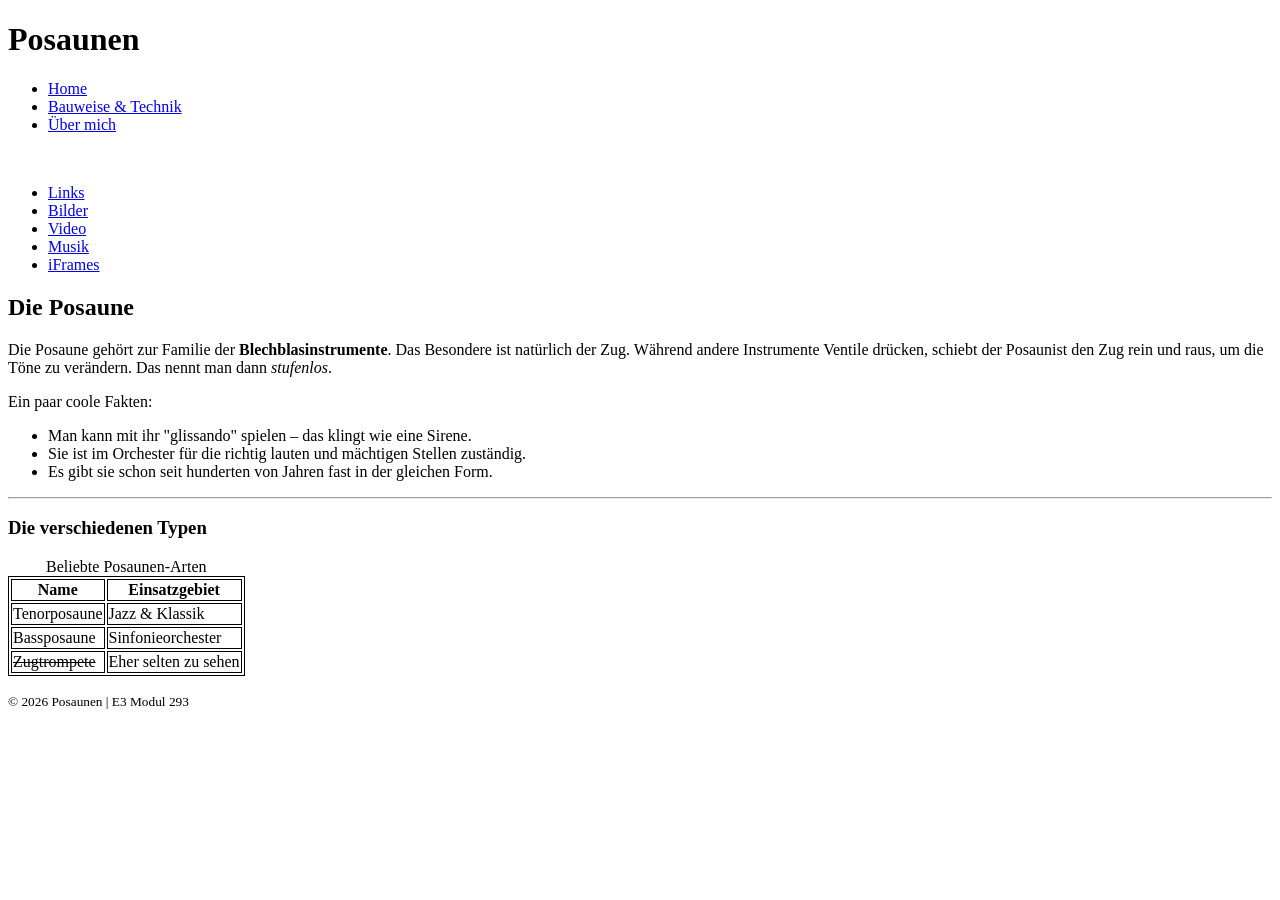
==== src/K3K4/index.html @ 68ee45ca "commit" ====
<!DOCTYPE html>
<html lang="de">
<head>
    <meta charset="utf-8" >
    <title>Posaunen E3</title>
    <meta name="description" content="Infos über die Posaune, wie sie funktioniert und warum sie so tief klingt." >
    <meta name="author" content="Aaron Essig" >
    <link rel="stylesheet" href="style.css">
</head>
<body>
<header>
    <h1>Posaunen</h1>
    <nav aria-label="Navigation">
        <ul>
            <li><a href="index.html" aria-current="page">Home</a></li>
            <li><a href="Bauweise.html">Bauweise & Technik</a></li>
            <li><a href="FormsK4.html">Über mich</a></li>
        </ul>
        <br>
        <ul>
            <li><a href="Links.html">Links</a></li>
            <li><a href="Bilder.html">Bilder</a></li>
            <li><a href="Video.html">Video</a></li>
            <li><a href="Musik.html">Musik</a></li>
            <li><a href="iFrames.html">iFrames</a></li>

        </ul>
    </nav>
</header>

<main>
    <article>
        <h2>Die Posaune</h2>
        <p>Die Posaune gehört zur Familie der <strong>Blechblasinstrumente</strong>. Das Besondere ist natürlich der Zug. Während andere Instrumente Ventile drücken, schiebt der Posaunist den Zug rein und raus, um die Töne zu verändern. Das nennt man dann <em>stufenlos</em>.</p>

        <p>Ein paar coole Fakten:</p>
        <ul>
            <li>Man kann mit ihr "glissando" spielen – das klingt wie eine Sirene.</li>
            <li>Sie ist im Orchester für die richtig lauten und mächtigen Stellen zuständig.</li>
            <li>Es gibt sie schon seit hunderten von Jahren fast in der gleichen Form.</li>
        </ul>

        <hr>

        <h3>Die verschiedenen Typen</h3>
        <table>
            <caption>Beliebte Posaunen-Arten</caption>
            <thead>
            <tr>
                <th scope="col">Name</th>
                <th scope="col">Einsatzgebiet</th>
            </tr>
            </thead>
            <tbody>
            <tr>
                <td>Tenorposaune</td>
                <td>Jazz & Klassik</td>
            </tr>
            <tr>
                <td>Bassposaune</td>
                <td>Sinfonieorchester</td>
            </tr>
            <tr>
                <td><del>Zugtrompete</del></td>
                <td>Eher selten zu sehen</td>
            </tr>
            </tbody>
        </table>
    </article>
</main>

<footer>
    <p><small>&copy; 2026 Posaunen | E3 Modul 293</small></p>
</footer>
</body>
</html>
---- src/K3K4/style.css ----
table, th, td {
  border:1px solid black;
}
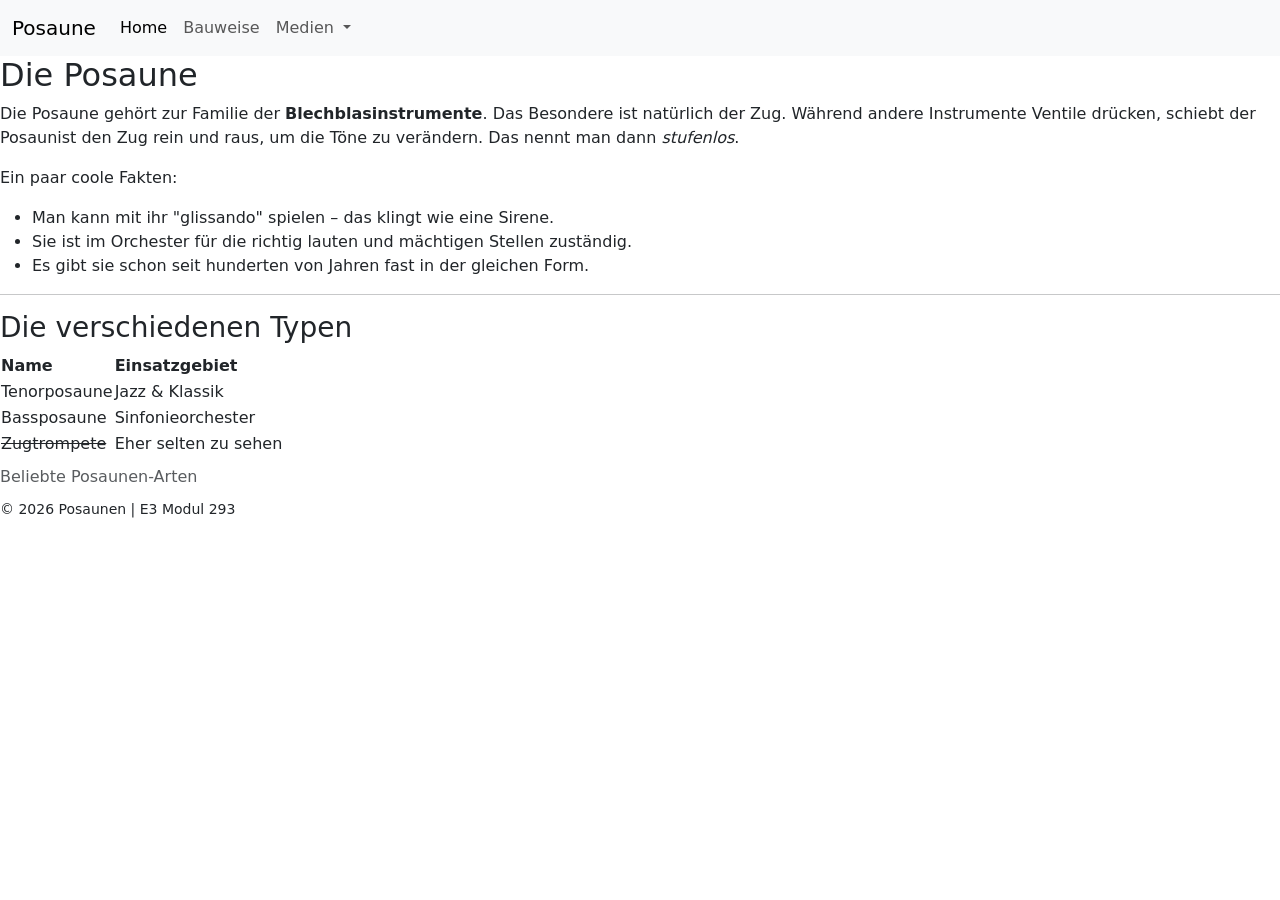
==== commit 22e7c2f6: "first commit" ====
--- a/src/K3K4/index.html
+++ b/src/K3K4/index.html
@@ -5,26 +5,39 @@
     <title>Posaunen E3</title>
     <meta name="description" content="Infos über die Posaune, wie sie funktioniert und warum sie so tief klingt." >
     <meta name="author" content="Aaron Essig" >
-    <link rel="stylesheet" href="style.css">
+    <link href="https://cdn.jsdelivr.net/npm/bootstrap@5.3.8/dist/css/bootstrap.min.css" rel="stylesheet" integrity="sha384-sRIl4kxILFvY47J16cr9ZwB07vP4J8+LH7qKQnuqkuIAvNWLzeN8tE5YBujZqJLB" crossorigin="anonymous">
 </head>
 <body>
 <header>
-    <h1>Posaunen</h1>
-    <nav aria-label="Navigation">
-        <ul>
-            <li><a href="index.html" aria-current="page">Home</a></li>
-            <li><a href="Bauweise.html">Bauweise & Technik</a></li>
-            <li><a href="FormsK4.html">Über mich</a></li>
-        </ul>
-        <br>
-        <ul>
-            <li><a href="Links.html">Links</a></li>
-            <li><a href="Bilder.html">Bilder</a></li>
-            <li><a href="Video.html">Video</a></li>
-            <li><a href="Musik.html">Musik</a></li>
-            <li><a href="iFrames.html">iFrames</a></li>
-
-        </ul>
+    <nav class="navbar navbar-expand-lg bg-body-tertiary">
+        <div class="container-fluid">
+            <a class="navbar-brand" href="#">Posaune</a>
+            <button class="navbar-toggler" type="button" data-bs-toggle="collapse" data-bs-target="#navbarSupportedContent" aria-controls="navbarSupportedContent" aria-expanded="false" aria-label="Toggle navigation">
+                <span class="navbar-toggler-icon"></span>
+            </button>
+            <div class="collapse navbar-collapse" id="navbarSupportedContent">
+                <ul class="navbar-nav me-auto mb-2 mb-lg-0">
+                    <li class="nav-item">
+                        <a class="nav-link active" aria-current="page" href="#">Home</a>
+                    </li>
+                    <li class="nav-item">
+                        <a class="nav-link" href="Bauweise.html">Bauweise</a>
+                    </li>
+                    <li class="nav-item dropdown">
+                        <a class="nav-link dropdown-toggle" href="#" role="button" data-bs-toggle="dropdown" aria-expanded="false">
+                            Medien
+                        </a>
+                        <ul class="dropdown-menu">
+                            <li><a class="dropdown-item" href="Bilder.html">Bild</a></li>
+                            <li><a class="dropdown-item" href="Video.html">Video</a></li>
+                            <li><a class="dropdown-item" href="Links.html">Links</a></li>
+                            <li><a class="dropdown-item" href="Musik.html">Musik</a></li>
+                            <li><a class="dropdown-item" href="iFrames.html">iFrames</a></li>
+                        </ul>
+                    </li>
+                </ul>
+            </div>
+        </div>
     </nav>
 </header>
 
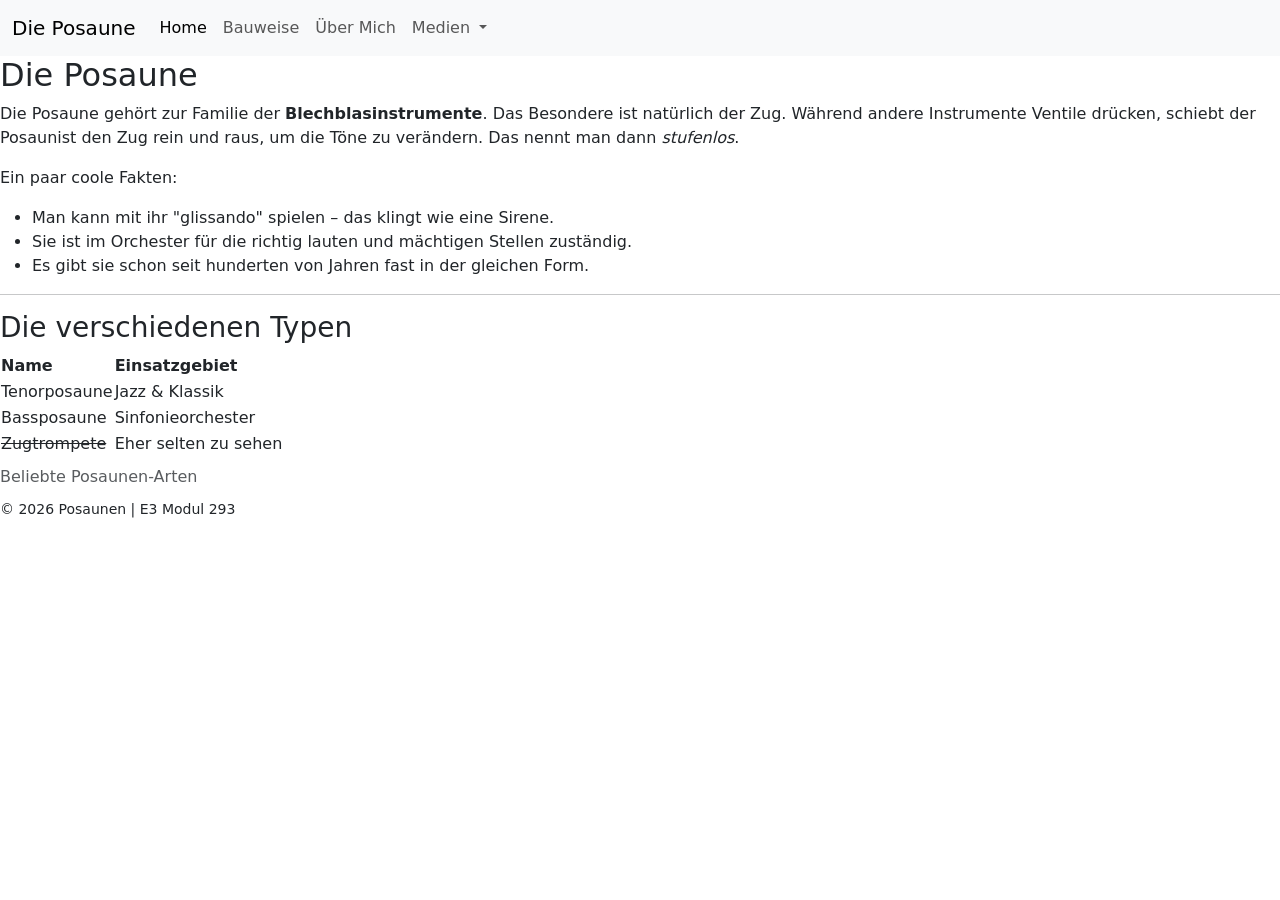
==== commit daab6e66: "nav bar finish" ====
--- a/src/K3K4/index.html
+++ b/src/K3K4/index.html
@@ -8,10 +8,11 @@
     <link href="https://cdn.jsdelivr.net/npm/bootstrap@5.3.8/dist/css/bootstrap.min.css" rel="stylesheet" integrity="sha384-sRIl4kxILFvY47J16cr9ZwB07vP4J8+LH7qKQnuqkuIAvNWLzeN8tE5YBujZqJLB" crossorigin="anonymous">
 </head>
 <body>
+<script src="https://cdn.jsdelivr.net/npm/bootstrap@5.3.3/dist/js/bootstrap.bundle.min.js"></script>
 <header>
     <nav class="navbar navbar-expand-lg bg-body-tertiary">
         <div class="container-fluid">
-            <a class="navbar-brand" href="#">Posaune</a>
+            <a class="navbar-brand" href="index.html">Die Posaune</a>
             <button class="navbar-toggler" type="button" data-bs-toggle="collapse" data-bs-target="#navbarSupportedContent" aria-controls="navbarSupportedContent" aria-expanded="false" aria-label="Toggle navigation">
                 <span class="navbar-toggler-icon"></span>
             </button>
@@ -23,8 +24,11 @@
                     <li class="nav-item">
                         <a class="nav-link" href="Bauweise.html">Bauweise</a>
                     </li>
+                    <li class="nav-item">
+                        <a class="nav-link" href="FormsK4.html">Über Mich</a>
+                    </li>
                     <li class="nav-item dropdown">
-                        <a class="nav-link dropdown-toggle" href="#" role="button" data-bs-toggle="dropdown" aria-expanded="false">
+                        <a class="nav-link dropdown-toggle" href="index.html" role="button" data-bs-toggle="dropdown" aria-expanded="false">
                             Medien
                         </a>
                         <ul class="dropdown-menu">
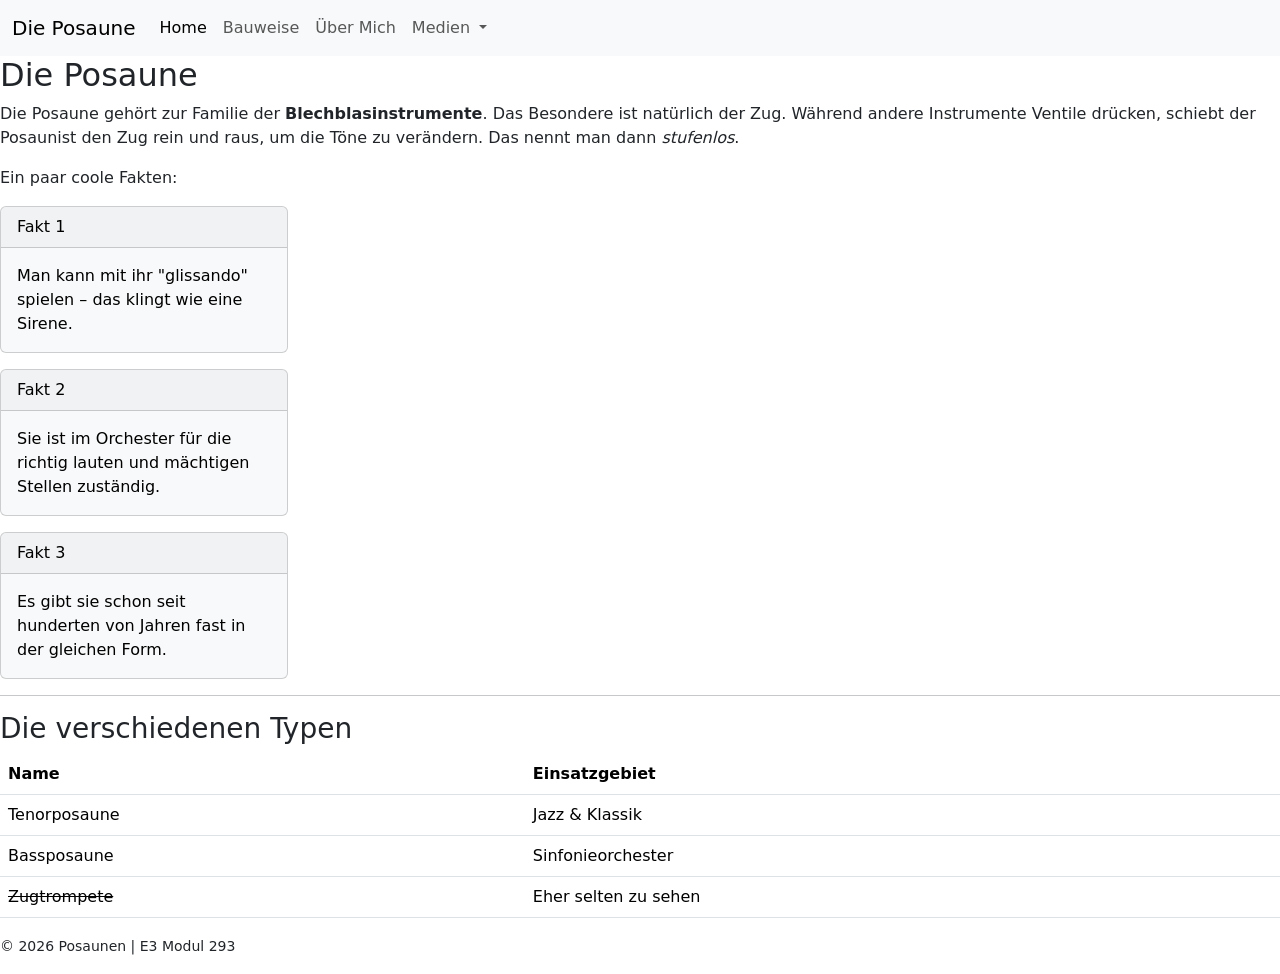
==== commit eddd0a26: "fertig stand unterricht" ====
--- a/src/K3K4/index.html
+++ b/src/K3K4/index.html
@@ -6,6 +6,7 @@
     <meta name="description" content="Infos über die Posaune, wie sie funktioniert und warum sie so tief klingt." >
     <meta name="author" content="Aaron Essig" >
     <link href="https://cdn.jsdelivr.net/npm/bootstrap@5.3.8/dist/css/bootstrap.min.css" rel="stylesheet" integrity="sha384-sRIl4kxILFvY47J16cr9ZwB07vP4J8+LH7qKQnuqkuIAvNWLzeN8tE5YBujZqJLB" crossorigin="anonymous">
+    <link rel="stylesheet" href="style.css">
 </head>
 <body>
 <script src="https://cdn.jsdelivr.net/npm/bootstrap@5.3.3/dist/js/bootstrap.bundle.min.js"></script>
@@ -50,37 +51,55 @@
         <h2>Die Posaune</h2>
         <p>Die Posaune gehört zur Familie der <strong>Blechblasinstrumente</strong>. Das Besondere ist natürlich der Zug. Während andere Instrumente Ventile drücken, schiebt der Posaunist den Zug rein und raus, um die Töne zu verändern. Das nennt man dann <em>stufenlos</em>.</p>
 
+        <div class="fakten">
         <p>Ein paar coole Fakten:</p>
-        <ul>
-            <li>Man kann mit ihr "glissando" spielen – das klingt wie eine Sirene.</li>
-            <li>Sie ist im Orchester für die richtig lauten und mächtigen Stellen zuständig.</li>
-            <li>Es gibt sie schon seit hunderten von Jahren fast in der gleichen Form.</li>
-        </ul>
+
+        <div class="card text-bg-light mb-3 fakten" style="max-width: 18rem;">
+            <div class="card-header">Fakt 1</div>
+            <div class="card-body">
+                <p class="card-text">Man kann mit ihr "glissando" spielen – das klingt wie eine Sirene.</p>
+            </div>
+        </div>
+
+        <div class="card text-bg-light mb-3 fakten" style="max-width: 18rem;">
+            <div class="card-header">Fakt 2</div>
+            <div class="card-body">
+                <p class="card-text">Sie ist im Orchester für die richtig lauten und mächtigen Stellen zuständig.</p>
+            </div>
+        </div>
+
+        <div class="card text-bg-light mb-3 fakten" style="max-width: 18rem;">
+            <div class="card-header">Fakt 3</div>
+            <div class="card-body">
+                <p class="card-text">Es gibt sie schon seit hunderten von Jahren fast in der gleichen Form.</p>
+            </div>
+        </div>
+        </div>
+
 
         <hr>
 
         <h3>Die verschiedenen Typen</h3>
-        <table>
-            <caption>Beliebte Posaunen-Arten</caption>
+        <table class="table">
             <thead>
-            <tr>
-                <th scope="col">Name</th>
-                <th scope="col">Einsatzgebiet</th>
-            </tr>
+                <tr>
+                    <th scope="col">Name</th>
+                    <th scope="col">Einsatzgebiet</th>
+                </tr>
             </thead>
             <tbody>
-            <tr>
-                <td>Tenorposaune</td>
-                <td>Jazz & Klassik</td>
-            </tr>
-            <tr>
-                <td>Bassposaune</td>
-                <td>Sinfonieorchester</td>
-            </tr>
-            <tr>
-                <td><del>Zugtrompete</del></td>
-                <td>Eher selten zu sehen</td>
-            </tr>
+                <tr>
+                    <td>Tenorposaune</td>
+                    <td>Jazz & Klassik</td>
+                </tr>
+                <tr>
+                    <td>Bassposaune</td>
+                    <td>Sinfonieorchester</td>
+                </tr>
+                <tr>
+                    <td><del>Zugtrompete</del></td>
+                    <td>Eher selten zu sehen</td>
+                </tr>
             </tbody>
         </table>
     </article>
--- a/src/K3K4/style.css
+++ b/src/K3K4/style.css
@@ -0,0 +1,7 @@
+body{
+    box-sizing: border-box;
+}
+fakten{
+    display: flex;
+    justify-content: center;
+}
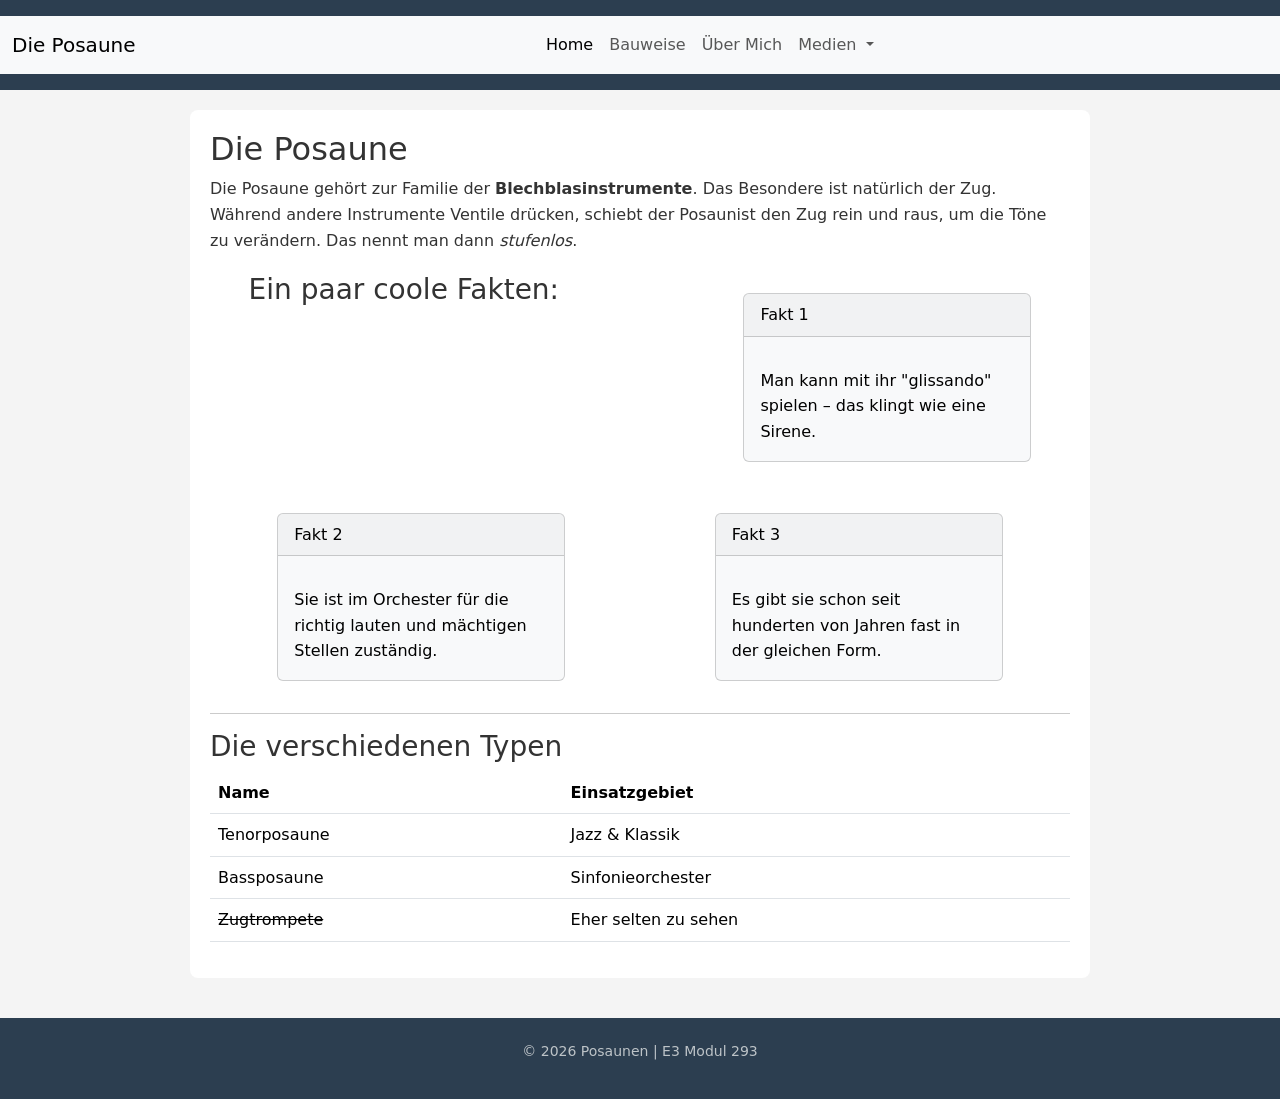
==== commit 98e8d7a3: "fertig e6 doku fertig" ====
--- a/src/K3K4/index.html
+++ b/src/K3K4/index.html
@@ -18,7 +18,7 @@
                 <span class="navbar-toggler-icon"></span>
             </button>
             <div class="collapse navbar-collapse" id="navbarSupportedContent">
-                <ul class="navbar-nav me-auto mb-2 mb-lg-0">
+                <ul class="navbar-nav mx-auto mb-2 mb-lg-0">
                     <li class="nav-item">
                         <a class="nav-link active" aria-current="page" href="#">Home</a>
                     </li>
@@ -52,8 +52,8 @@
         <p>Die Posaune gehört zur Familie der <strong>Blechblasinstrumente</strong>. Das Besondere ist natürlich der Zug. Während andere Instrumente Ventile drücken, schiebt der Posaunist den Zug rein und raus, um die Töne zu verändern. Das nennt man dann <em>stufenlos</em>.</p>
 
         <div class="fakten">
-        <p>Ein paar coole Fakten:</p>
-
+        <h3>Ein paar coole Fakten:</h3>
+            <br>
         <div class="card text-bg-light mb-3 fakten" style="max-width: 18rem;">
             <div class="card-header">Fakt 1</div>
             <div class="card-body">
--- a/src/K3K4/style.css
+++ b/src/K3K4/style.css
@@ -1,7 +1,79 @@
-body{
+:root {
+    --backgound-color: white;
+    --backgound-color-text: #000;
+    --reset-button-color: #e74c3c;
+    --submit-button-color: #27ae60;
+}
+
+body {
+    line-height: 1.6;
+    color: #333;
+    background-color: #f4f4f4;
+    margin: 0;
+    padding: 0;
+}
+
+header {
+    background-color: #2c3e50;
+    padding: 1rem 0;
+}
+
+main {
+    max-width: 900px;
+    margin: 20px auto;
+    padding: 20px;
+    background: var(--backgound-color);
+    border-radius: 8px;
+}
+
+.fakten {
+    display: flex;
+    flex-wrap: wrap;
+    gap: 15px;
+    justify-content: space-around;
+    margin-top: 20px;
+}
+
+.card:hover {
+    transform: translateY(-5px);
+}
+
+form {
+    background: #f9f9f9;
+    padding: 20px;
+    border-radius: 5px;
+}
+
+input, select, textarea {
+    width: 100%;
+    padding: 8px;
+    margin-top: 5px;
+    border-radius: 4px;
     box-sizing: border-box;
 }
-fakten{
-    display: flex;
-    justify-content: center;
+
+button {
+    padding: 10px 20px;
+    border: none;
+    border-radius: 4px;
+    cursor: pointer;
+    font-weight: bold;
+}
+
+button[type="submit"] {
+    background-color: var(--submit-button-color);
+    color: white;
+}
+
+button[type="reset"] {
+    background-color: var(--reset-button-color);
+    color: white;
+}
+
+footer {
+    text-align: center;
+    padding: 20px;
+    margin-top: 40px;
+    background: #2c3e50;
+    color: #bdc3c7;
 }
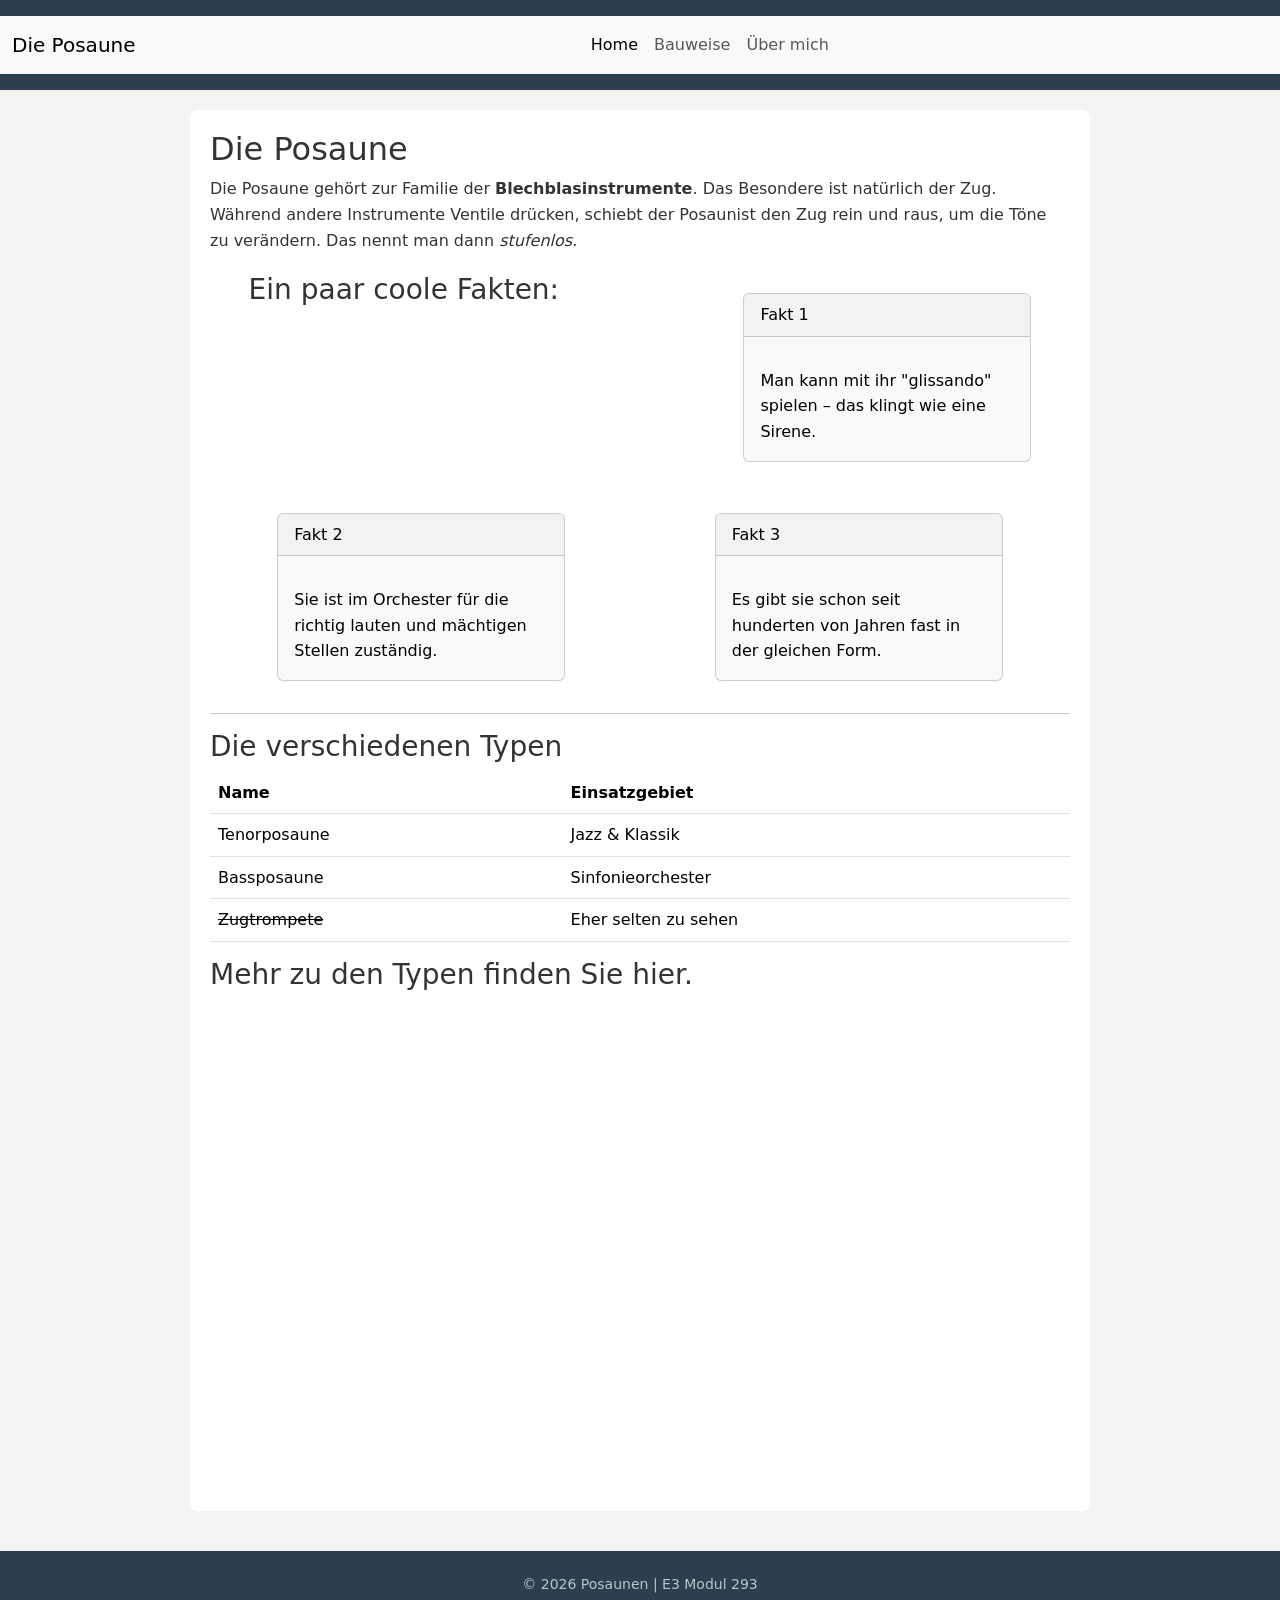
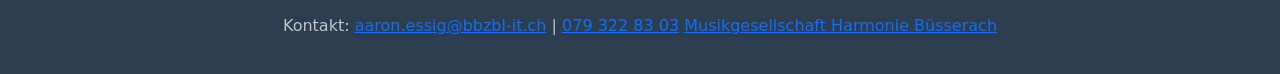
==== commit 21c56307: "alles fertig" ====
--- a/src/K3K4/index.html
+++ b/src/K3K4/index.html
@@ -26,19 +26,7 @@
                         <a class="nav-link" href="Bauweise.html">Bauweise</a>
                     </li>
                     <li class="nav-item">
-                        <a class="nav-link" href="FormsK4.html">Über Mich</a>
-                    </li>
-                    <li class="nav-item dropdown">
-                        <a class="nav-link dropdown-toggle" href="index.html" role="button" data-bs-toggle="dropdown" aria-expanded="false">
-                            Medien
-                        </a>
-                        <ul class="dropdown-menu">
-                            <li><a class="dropdown-item" href="Bilder.html">Bild</a></li>
-                            <li><a class="dropdown-item" href="Video.html">Video</a></li>
-                            <li><a class="dropdown-item" href="Links.html">Links</a></li>
-                            <li><a class="dropdown-item" href="Musik.html">Musik</a></li>
-                            <li><a class="dropdown-item" href="iFrames.html">iFrames</a></li>
-                        </ul>
+                        <a class="nav-link" href="FormsK4.html">Über mich</a>
                     </li>
                 </ul>
             </div>
@@ -102,11 +90,23 @@
                 </tr>
             </tbody>
         </table>
+        <div>
+            <h3>Mehr zu den Typen finden Sie hier.</h3>
+
+            <iframe src="https://www.youtube.com/embed/hQgm6zBBL5w" width="860" height="484"></iframe>
+
+        </div>
     </article>
 </main>
 
 <footer>
     <p><small>&copy; 2026 Posaunen | E3 Modul 293</small></p>
+    <p>
+        Kontakt:
+        <a href="mailto:aaron.essig@bbzbl-it.ch">aaron.essig@bbzbl-it.ch</a> |
+        <a href="tel:+41793228303">079 322 83 03</a>
+        <a href="https://mghb.ch" target="_blank">Musikgesellschaft Harmonie Büsserach</a>
+    </p>
 </footer>
 </body>
 </html>
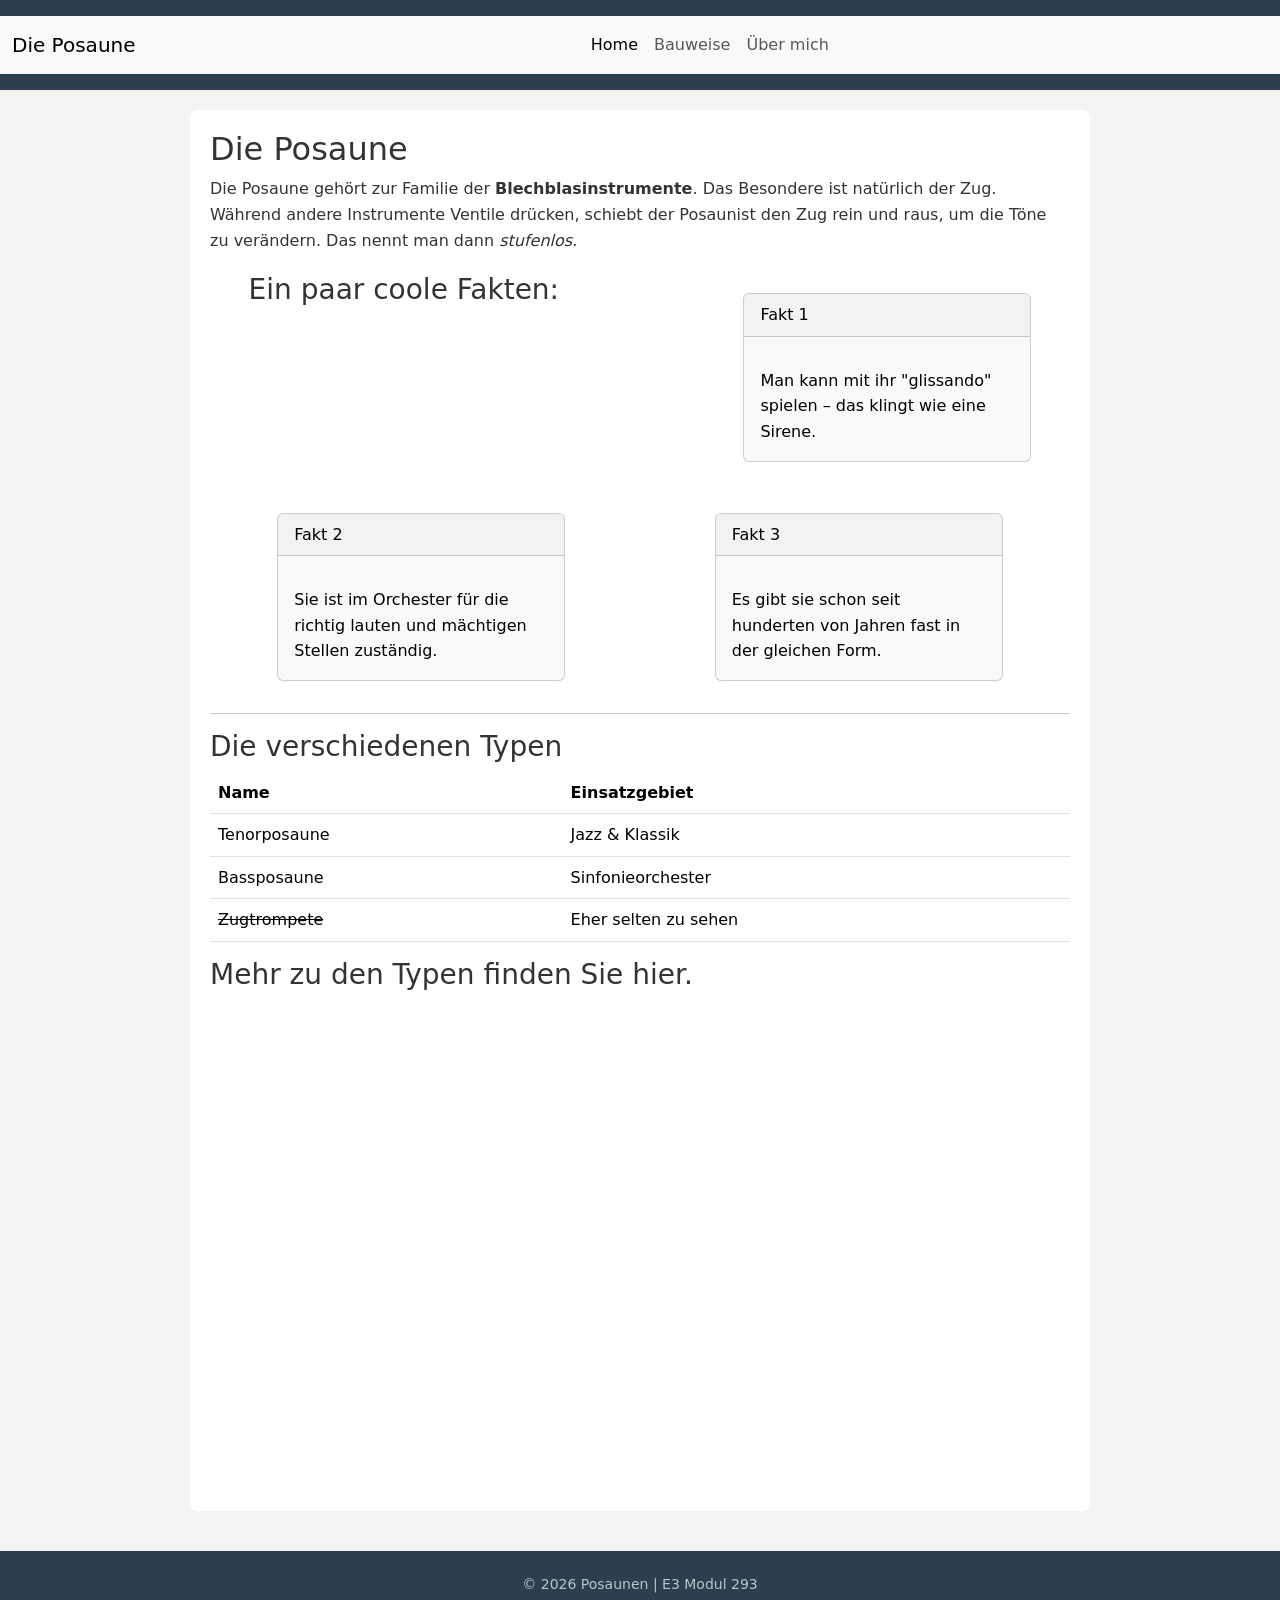
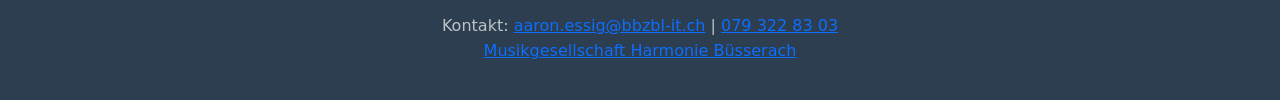
==== commit 99a57676: "alles fertig" ====
--- a/src/K3K4/index.html
+++ b/src/K3K4/index.html
@@ -104,7 +104,7 @@
     <p>
         Kontakt:
         <a href="mailto:aaron.essig@bbzbl-it.ch">aaron.essig@bbzbl-it.ch</a> |
-        <a href="tel:+41793228303">079 322 83 03</a>
+        <a href="tel:+41793228303">079 322 83 03</a><br>
         <a href="https://mghb.ch" target="_blank">Musikgesellschaft Harmonie Büsserach</a>
     </p>
 </footer>
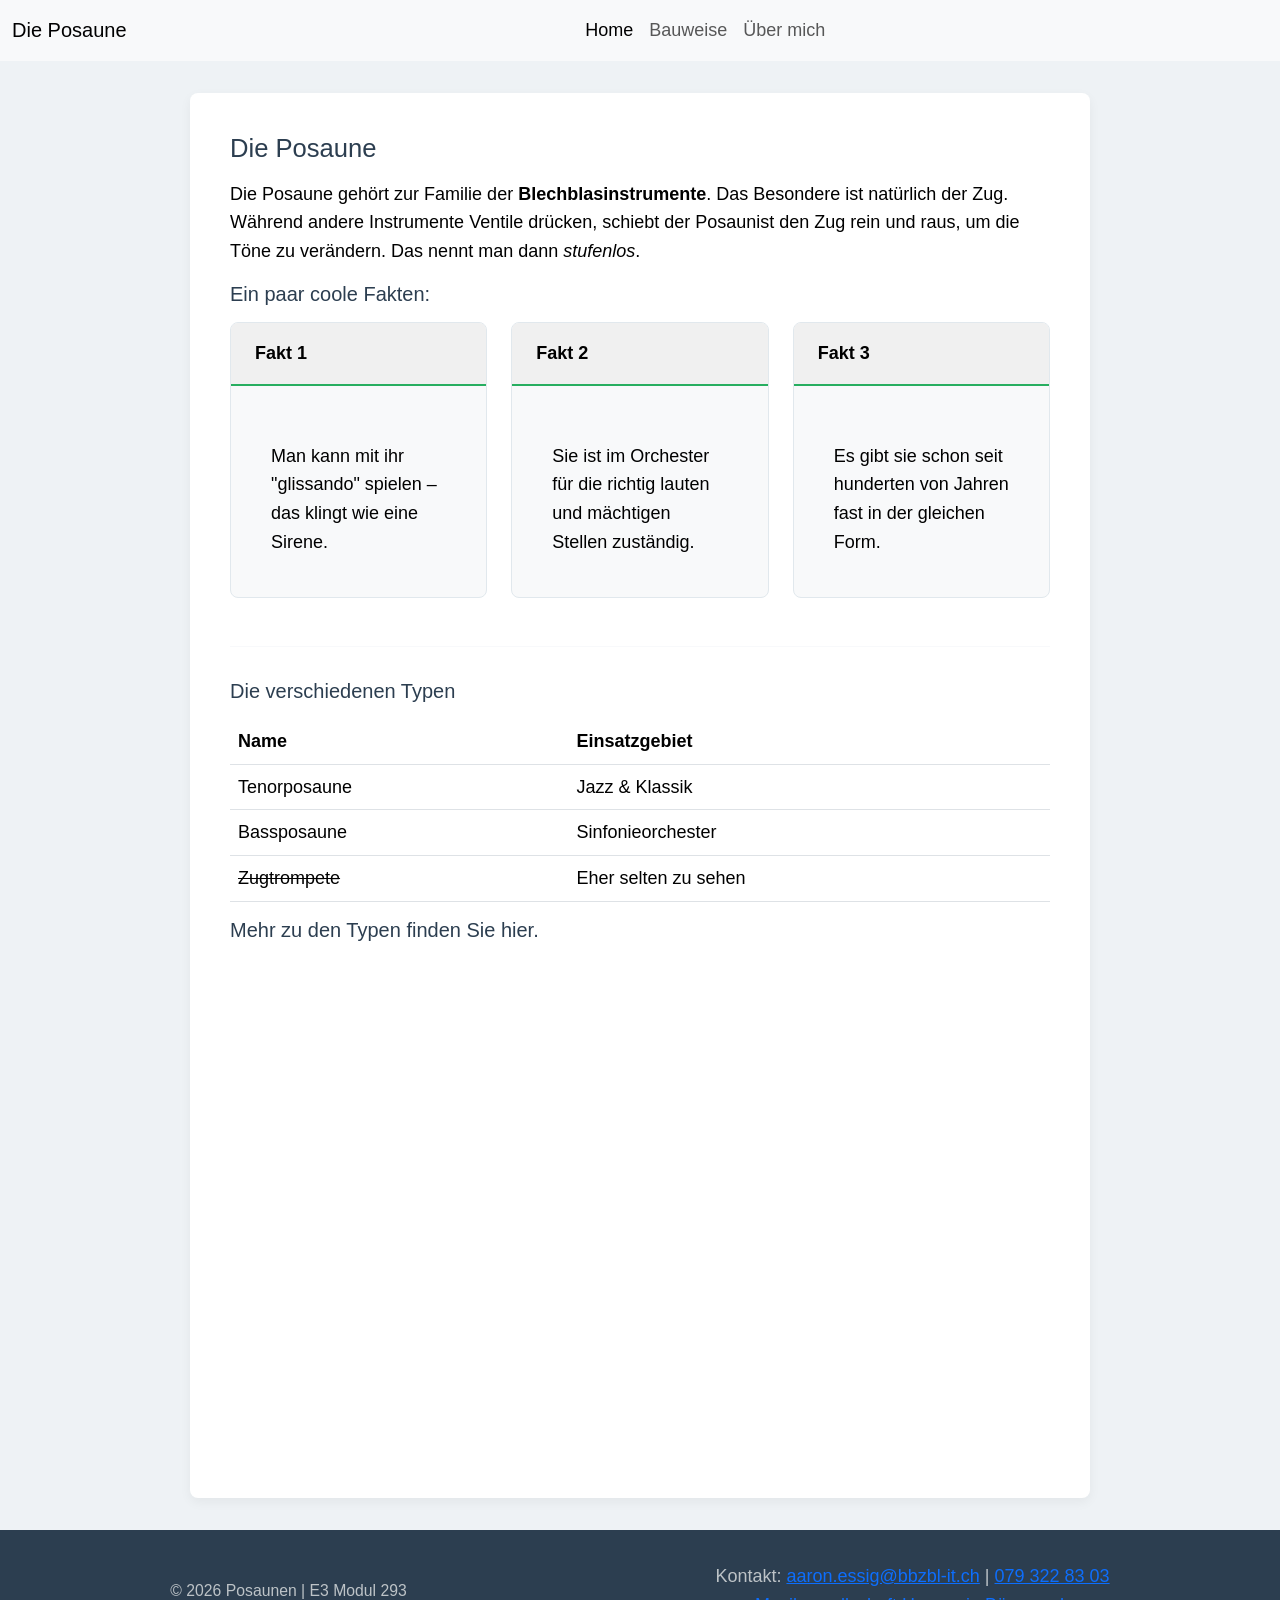
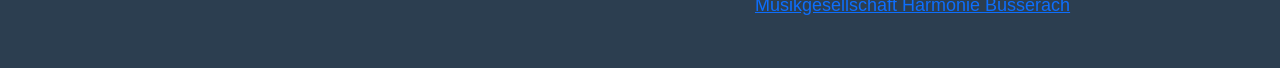
==== commit bf796a25: "alles fertig bis E7" ====
--- a/src/K3K4/index.html
+++ b/src/K3K4/index.html
@@ -5,8 +5,10 @@
     <title>Posaunen E3</title>
     <meta name="description" content="Infos über die Posaune, wie sie funktioniert und warum sie so tief klingt." >
     <meta name="author" content="Aaron Essig" >
+    <meta name="viewport" content="width=device-width, initial-scale=1.0">
     <link href="https://cdn.jsdelivr.net/npm/bootstrap@5.3.8/dist/css/bootstrap.min.css" rel="stylesheet" integrity="sha384-sRIl4kxILFvY47J16cr9ZwB07vP4J8+LH7qKQnuqkuIAvNWLzeN8tE5YBujZqJLB" crossorigin="anonymous">
     <link rel="stylesheet" href="style.css">
+
 </head>
 <body>
 <script src="https://cdn.jsdelivr.net/npm/bootstrap@5.3.3/dist/js/bootstrap.bundle.min.js"></script>
@@ -39,9 +41,11 @@
         <h2>Die Posaune</h2>
         <p>Die Posaune gehört zur Familie der <strong>Blechblasinstrumente</strong>. Das Besondere ist natürlich der Zug. Während andere Instrumente Ventile drücken, schiebt der Posaunist den Zug rein und raus, um die Töne zu verändern. Das nennt man dann <em>stufenlos</em>.</p>
 
+
+        <div>
+            <h3>Ein paar coole Fakten:</h3>
+        </div>
         <div class="fakten">
-        <h3>Ein paar coole Fakten:</h3>
-            <br>
         <div class="card text-bg-light mb-3 fakten" style="max-width: 18rem;">
             <div class="card-header">Fakt 1</div>
             <div class="card-body">
@@ -93,7 +97,7 @@
         <div>
             <h3>Mehr zu den Typen finden Sie hier.</h3>
 
-            <iframe src="https://www.youtube.com/embed/hQgm6zBBL5w" width="860" height="484"></iframe>
+            <iframe style="width:860px; height:484px;" src="https://www.youtube.com/embed/hQgm6zBBL5w"></iframe>
 
         </div>
     </article>
--- a/src/K3K4/style.css
+++ b/src/K3K4/style.css
@@ -1,79 +1,181 @@
+/* Global*/
 :root {
-    --backgound-color: white;
-    --backgound-color-text: #000;
-    --reset-button-color: #e74c3c;
-    --submit-button-color: #27ae60;
+    --header-bg: #2c3e50;
+    --main-bg: #ffffff;
+    --body-bg: #eef2f5;
+    --text-color: #000000;
+    --submit-btn: #27ae60;
+    --reset-btn: #e74c3c;
+    --border-color: #e1e8ed;
 }
 
-body {
-    line-height: 1.6;
-    color: #333;
-    background-color: #f4f4f4;
+* {
+    box-sizing: border-box;
     margin: 0;
     padding: 0;
+
+}
+*, *::before, *::after {
+    box-sizing: border-box;
+}
+
+/* Grid */
+body {
+    font-family: Arial, sans-serif;
+    font-size: 18px;
+    line-height: 1.6;
+    color: var(--text-color);
+    background-color: var(--body-bg);
+    min-height: 100vh;
+
+    display: grid;
+    grid-template-rows: auto 1fr auto;
+    grid-template-columns: 1fr 900px 1fr;
+    grid-template-areas:
+        "header header header"
+        ".      main   .     "
+        "footer footer footer";
 }
 
 header {
-    background-color: #2c3e50;
-    padding: 1rem 0;
+    grid-area: header;
+    background-color: var(--header-bg);
 }
 
 main {
-    max-width: 900px;
-    margin: 20px auto;
-    padding: 20px;
-    background: var(--backgound-color);
+    grid-area: main;
+    background-color: var(--main-bg);
+    padding: 2.5rem;
+    margin-top: 2rem;
+    margin-bottom: 2rem;
     border-radius: 8px;
+    box-shadow: 0 4px 12px rgba(0,0,0,0.05);
 }
 
-.fakten {
+footer {
+    grid-area: footer;
+    background-color: var(--header-bg);
+    color: #bdc3c7;
+    padding: 2rem 1rem;
+
     display: flex;
-    flex-wrap: wrap;
-    gap: 15px;
+    flex-direction: row;
     justify-content: space-around;
-    margin-top: 20px;
+    align-items: center;
+    text-align: center;
 }
 
-.card:hover {
-    transform: translateY(-5px);
+/* Styling */
+
+h1 { font-size: 2.2rem; margin-bottom: 1rem; color: var(--header-bg); }
+h2 { font-size: 1.6rem; margin-bottom: 1rem; color: var(--header-bg); }
+h3 { font-size: 1.25rem; margin-bottom: 1rem; color: var(--header-bg); }
+
+p { margin-bottom: 1rem; }
+hr { margin: 2rem 0; border: 0; border-top: 1px solid var(--border-color); }
+
+
+.fakten {
+    display: grid;
+    grid-template-columns: repeat(auto-fit, minmax(240px, 1fr));
+    gap: 1.5rem;
 }
 
+.card {
+    display: flex;
+    flex-direction: column;
+    border: 1px solid var(--border-color);
+    padding: 1.5rem;
+    border-radius: 8px;
+    background-color: #fafafa;
+    overflow: hidden;
+    position: relative;
+}
+
+.card-header {
+
+    margin: -1.5rem -1.5rem 1rem -1.5rem;
+
+    padding: 1rem 1.5rem;
+    background-color: #f0f0f0;
+    font-weight: bold;
+    border-bottom: 2px solid var(--submit-btn);
+
+
+    box-sizing: border-box;
+    width: auto;
+}
+
+/* Formular Styling */
 form {
     background: #f9f9f9;
-    padding: 20px;
-    border-radius: 5px;
+    padding: 1.5rem;
+    border-radius: 8px;
+    border: 1px solid var(--border-color);
 }
 
-input, select, textarea {
+fieldset {
+    border: none;
+    margin-bottom: 1.5rem;
+}
+
+legend {
+    font-weight: bold;
+    font-size: 1.3rem;
+    color: var(--header-bg);
+    margin-bottom: 1rem;
+}
+
+input[type="text"], input[type="email"], input[type="tel"],
+input[type="url"], input[type="number"], input[type="date"],
+select, textarea {
     width: 100%;
-    padding: 8px;
-    margin-top: 5px;
+    padding: 0.8rem;
+    margin-top: 0.3rem;
+    margin-bottom: 1rem;
+    border: 1px solid #ccc;
     border-radius: 4px;
-    box-sizing: border-box;
+    font-family: inherit;
+    font-size: 1rem; /* Übernimmt exakt die 18px vom Body */
 }
 
 button {
-    padding: 10px 20px;
+    padding: 0.8rem 1.5rem;
     border: none;
     border-radius: 4px;
+    font-weight: bold;
+    font-size: 1rem;
     cursor: pointer;
-    font-weight: bold;
+    margin-right: 1rem;
+    [type="submit"] { background-color: var(--submit-btn); color: white; }
+    [type="reset"] { background-color: var(--reset-btn); color: white; }
 }
 
-button[type="submit"] {
-    background-color: var(--submit-button-color);
-    color: white;
+
+
+picture img, video, iframe {
+    max-width: 100%;
+    height: auto;
+    border-radius: 8px;
+    display: block;
+    margin: 1rem 0;
 }
 
-button[type="reset"] {
-    background-color: var(--reset-button-color);
-    color: white;
+/* responsive*/
+
+@media screen and (max-width: 900px) {
+    body {
+        grid-template-columns: 1rem 1fr 1rem;
+    }
+
+    main {
+        padding: 1.5rem;
+    }
 }
 
-footer {
-    text-align: center;
-    padding: 20px;
-    margin-top: 40px;
-    background: #2c3e50;
-    color: #bdc3c7;
+@media screen and (max-width: 600px) {
+    footer {
+        flex-direction: column;
+        gap: 1rem;
+    }
 }
